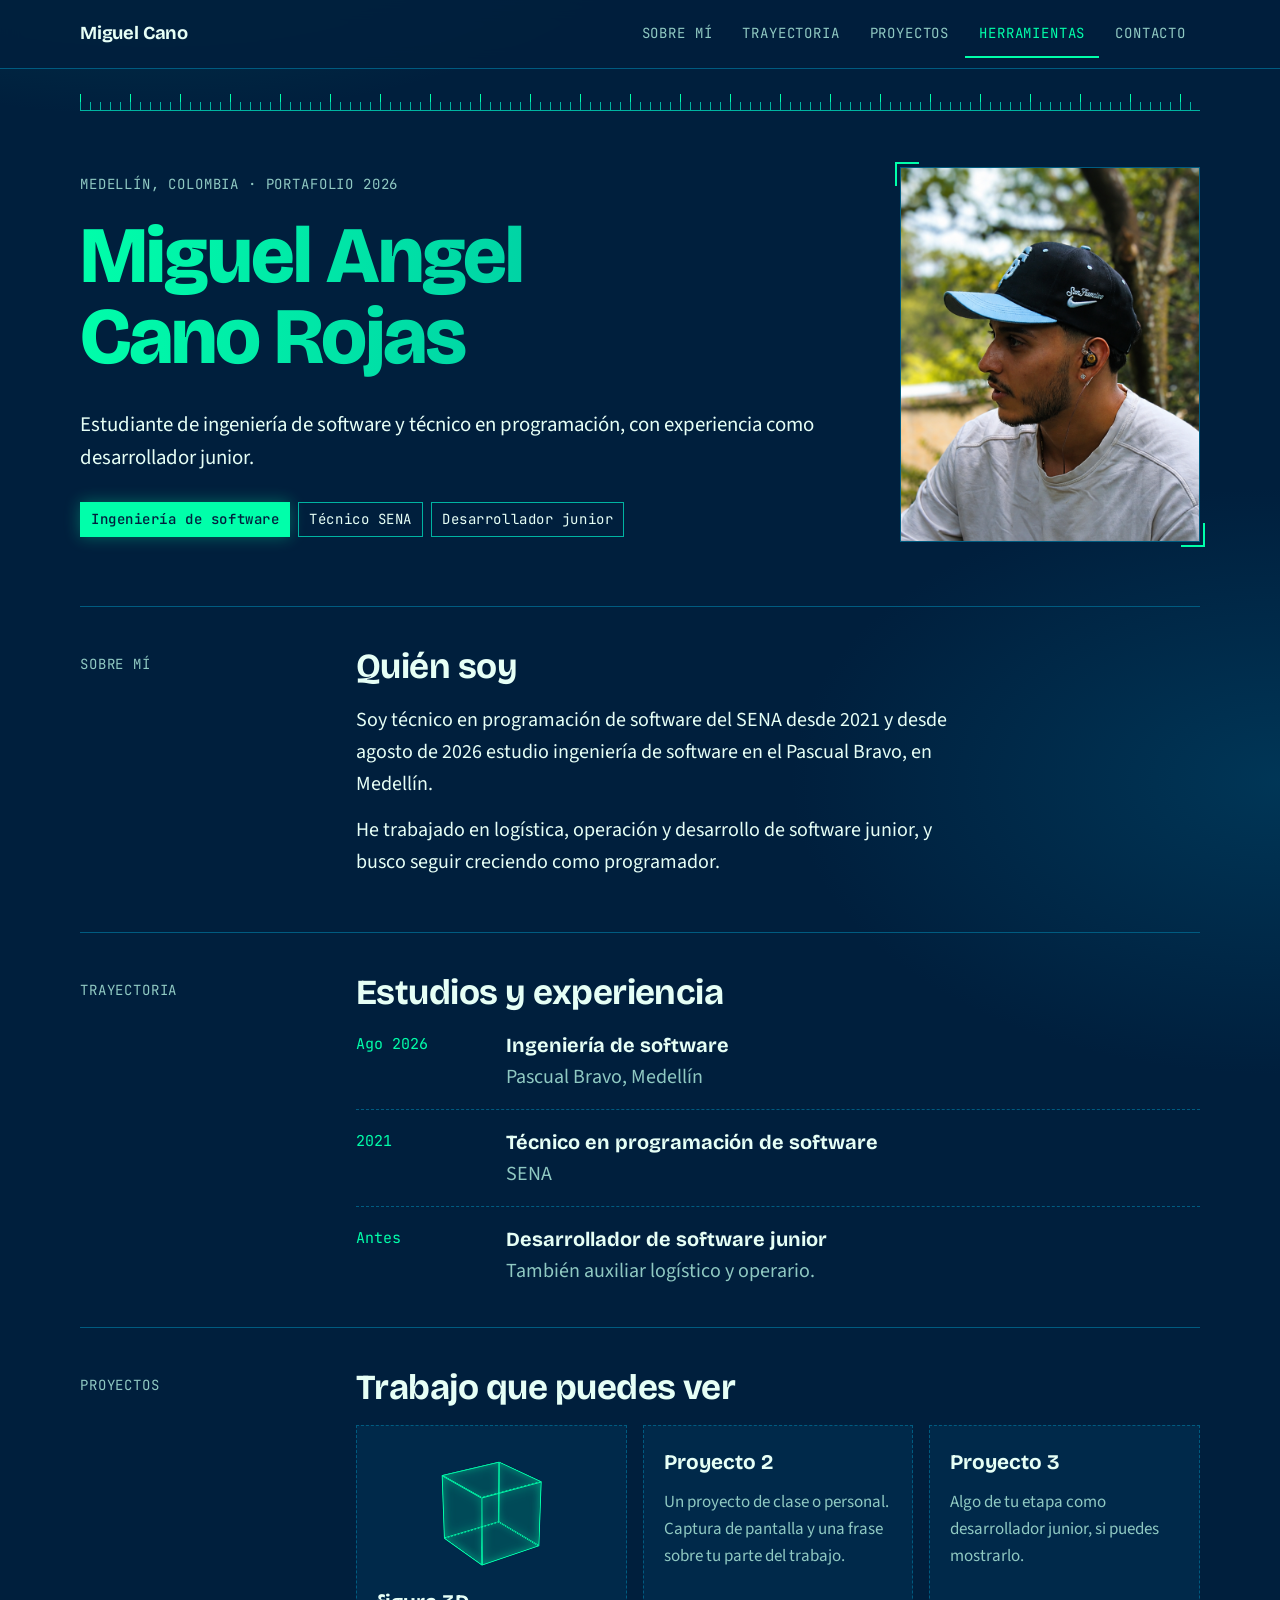
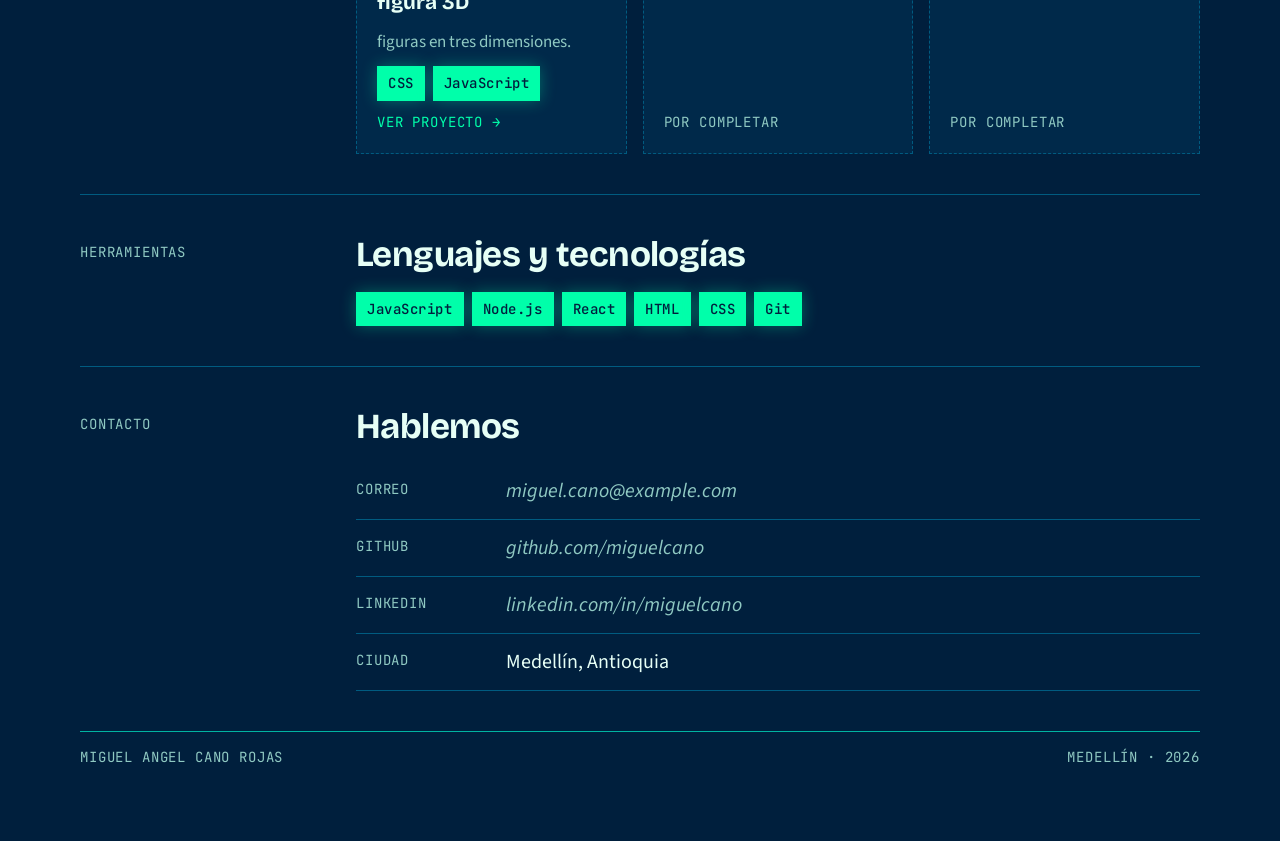
==== index.html @ 78249634 "Mi primer commit" ====
<!doctype html>
<html lang="es">
<head>
<meta charset="utf-8">
<meta name="viewport" content="width=device-width, initial-scale=1, viewport-fit=cover">
<title>Portafolio de Miguel Cano</title>
<link rel="stylesheet" href="https://fonts.googleapis.com/css2?family=Bricolage+Grotesque:opsz,wght@12..96,500;12..96,700;12..96,800&family=Source+Sans+3:wght@400;600&family=JetBrains+Mono:wght@400;500&display=swap">
<link rel="stylesheet" href="/style/styles.css">
</head>
<body>

<script>document.documentElement.classList.add('js');</script>

<nav class="topbar" aria-label="Navegación principal">
  <div class="bar">
    <a class="brand" href="#inicio">
      <!-- <span class="logo"><span>MC</span><img src="/image/foto.jpg" alt=""></span> -->
      <span class="brand-name">Miguel Cano</span>
    </a>
    <ul class="tabs">
      <li><a href="#sobre-mi">Sobre mí</a></li>
      <li><a href="#trayectoria">Trayectoria</a></li>
      <li><a href="#proyectos">Proyectos</a></li>
      <li><a href="#herramientas">Herramientas</a></li>
      <li><a href="#contacto">Contacto</a></li>
    </ul>
  </div>
</nav>

<div class="wrap">
  <div class="ruler" aria-hidden="true"></div>

  <header class="hero" id="inicio">
    <div class="hero-text">
    <p class="mono">Medellín, Colombia · Portafolio 2026</p>
    <h1>Miguel Angel Cano Rojas</h1>
    <p class="lede">Estudiante de ingeniería de software y técnico en programación, con experiencia como desarrollador junior.</p>
    <ul class="tags">
      <li class="fill">Ingeniería de software</li>
      <li>Técnico SENA</li>
      <li>Desarrollador junior</li>
    </ul>
    </div>
    <figure class="photo" aria-label="Foto de Miguel Angel Cano Rojas">
      <img src="/image/foto_2.png" alt="">
      <span>Tu foto aquí</span>
    </figure>
  </header>

  <section class="row reveal" id="sobre-mi">
    <div class="label mono">Sobre mí</div>
    <div>
      <h2>Quién soy</h2>
      <p>Soy técnico en programación de software del SENA desde 2021 y desde agosto de 2026 estudio ingeniería de software en el Pascual Bravo, en Medellín.</p>
      <p>He trabajado en logística, operación y desarrollo de software junior, y busco seguir creciendo como programador.</p>
    </div>
  </section>

  <section class="row reveal" id="trayectoria">
    <div class="label mono">Trayectoria</div>
    <div>
      <h2>Estudios y experiencia</h2>
      <ol class="path">
        <li>
          <span class="when">Ago 2026</span>
          <div><strong>Ingeniería de software</strong><span>Pascual Bravo, Medellín</span></div>
        </li>
        <li>
          <span class="when">2021</span>
          <div><strong>Técnico en programación de software</strong><span>SENA</span></div>
        </li>
        <li>
          <span class="when">Antes</span>
          <div><strong>Desarrollador de software junior</strong><span>También auxiliar logístico y operario.</span></div>
        </li>
      </ol>
    </div>
  </section>

  <section class="row reveal" id="proyectos">
    <div class="label mono">Proyectos</div>
    <div>
      <h2>Trabajo que puedes ver</h2>
      <div class="slots">
        <article class="slot project">
          <div class="cube-stage" aria-hidden="true">
            <div class="cube">
              <span class="face f1"></span><span class="face f2"></span><span class="face f3"></span>
              <span class="face f4"></span><span class="face f5"></span><span class="face f6"></span>
            </div>
          </div>
          <h3>figura 3D</h3>
          <p>figuras en tres dimensiones.</p>
          <ul class="tags"><li class="fill">CSS</li><li class="fill">JavaScript</li></ul>
          <a class="mono project-link" href="/project/cubo_animado.html">Ver proyecto →</a>
        </article>
        <article class="slot">
          <h3>Proyecto 2</h3>
          <p>Un proyecto de clase o personal. Captura de pantalla y una frase sobre tu parte del trabajo.</p>
          <span class="mono">Por completar</span>
        </article>
        <article class="slot">
          <h3>Proyecto 3</h3>
          <p>Algo de tu etapa como desarrollador junior, si puedes mostrarlo.</p>
          <span class="mono">Por completar</span>
        </article>
      </div>
      <!-- <p class="note">Estos espacios están vacíos a propósito. Cuéntame qué has hecho y los lleno con texto real.</p> -->
    </div>
  </section>

  <section class="row reveal" id="herramientas">
    <div class="label mono">Herramientas</div>
    <div>
      <h2>Lenguajes y tecnologías</h2>
      <ul class="tags">
        <li class="fill">JavaScript</li>
        <li class="fill">Node.js</li>
        <li class="fill">React</li>
        <li class="fill">HTML</li>
        <li class="fill">CSS</li>
        <li class="fill">Git</li>
      </ul>
      <!-- <p class="note">Si usas también alguna base de datos u otra herramienta, la agrego a esta lista.</p> -->
    </div>
  </section>

  <section class="row reveal" id="contacto">
    <div class="label mono">Contacto</div>
    <div>
      <h2>Hablemos</h2>
      <dl class="contact">
        <dt>Correo</dt><dd><span class="todo">miguel.cano@example.com</span></dd>
        <dt>GitHub</dt><dd><span class="todo">github.com/miguelcano</span></dd>
        <dt>LinkedIn</dt><dd><span class="todo">linkedin.com/in/miguelcano</span></dd>
        <dt>Ciudad</dt><dd>Medellín, Antioquia</dd>
      </dl>
    </div>
  </section>

  <footer class="mono">
    <span>Miguel Angel Cano Rojas</span>
    <span>Medellín · 2026</span>
  </footer>
</div>

<script src="/script/script.js"></script>

</body>
</html>
---- style/styles.css ----
/* Concepto: planilla de taller. Una regla graduada recorre la página, columna de etiquetas en mono a la izquierda, contenido a la derecha. */
  :root {
    --bg: #001F3D;        /* Medianoche */
    --surface: #00294A;
    --ink: #E6FFF6;
    --muted: #8FC9C2;
    --line: #005B80;      /* Oriental */
    --accent: #00FFAA;    /* Verde Primavera */
    --persian: #00B3A1;   /* Verde Persa; el Teal #007F80 va en los resplandores del fondo */
    --accent-ink: #001F3D;
    color-scheme: dark;
    --wrap: 960px;
    --font-display: "Bricolage Grotesque", "Trebuchet MS", system-ui, sans-serif;
    --font-body: "Source Sans 3", system-ui, -apple-system, "Segoe UI", sans-serif;
    --font-mono: "JetBrains Mono", ui-monospace, "SFMono-Regular", Menlo, monospace;
  }
 
  * { box-sizing: border-box; }
  body {
    background:
      radial-gradient(900px 480px at 12% -8%, rgba(0, 127, 128, .40), transparent 65%),
      radial-gradient(700px 420px at 100% 32%, rgba(0, 91, 128, .38), transparent 70%),
      var(--bg);
    color: var(--ink);
    font-family: var(--font-body);
    font-size: clamp(18px, 1.1vw + 14px, 20px);
    line-height: 1.6;
    padding-block: 0 72px;
    padding-left: max(16px, env(safe-area-inset-left, 0px));
    padding-right: max(16px, env(safe-area-inset-right, 0px));
  }
  .wrap { max-width: var(--wrap); margin-inline: auto; }
  a { color: var(--accent); }
  a:focus-visible { outline: 2px solid var(--accent); outline-offset: 3px; }
 
  /* Regla graduada */
  .ruler {
    height: 22px;
    margin-top: 20px;
    background:
      repeating-linear-gradient(90deg, var(--persian) 0 1px, transparent 1px 10px) bottom / 100% 8px no-repeat,
      repeating-linear-gradient(90deg, var(--accent) 0 1px, transparent 1px 50px) bottom / 100% 16px no-repeat;
    border-bottom: 1px solid var(--persian);
  }
 
  .mono { font-family: var(--font-mono); font-size: 14px; letter-spacing: .06em; text-transform: uppercase; color: var(--muted); }
 
  html { scroll-behavior: smooth; }
  @media (prefers-reduced-motion: reduce) { html { scroll-behavior: auto; } }
 
  /* Barra superior: foto como logo a la izquierda, pestañas a la derecha */
  body::before { content: ""; position: fixed; inset: 0 0 auto; height: env(safe-area-inset-top, 0px); z-index: 30; background: var(--bg); }
  .topbar {
    position: sticky; top: env(safe-area-inset-top, 0px); z-index: 20;
    margin-left: calc(-1 * max(16px, env(safe-area-inset-left, 0px)));
    margin-right: calc(-1 * max(16px, env(safe-area-inset-right, 0px)));
    padding-left: max(16px, env(safe-area-inset-left, 0px));
    padding-right: max(16px, env(safe-area-inset-right, 0px));
    background: rgba(0, 31, 61, .88);
    -webkit-backdrop-filter: blur(10px); backdrop-filter: blur(10px);
    border-bottom: 1px solid var(--line);
  }
  .bar {
    max-width: var(--wrap); margin-inline: auto;
    display: flex; align-items: center; justify-content: space-between;
    gap: 8px 24px; padding-block: 10px;
  }
  .brand { display: flex; align-items: center; gap: 12px; color: var(--ink); text-decoration: none; min-width: 0; }
  .brand:focus-visible, .tabs a:focus-visible { outline: 2px solid var(--accent); outline-offset: 3px; }
  /* Logo: guarda tu foto como foto.jpg (cuadrada o casi); mientras no exista se ven las iniciales */
  .logo {
    position: relative; flex: none; width: 44px; height: 44px; overflow: hidden;
    display: grid; place-items: center;
    background: var(--surface); border: 1.5px solid var(--accent);
    box-shadow: 0 0 14px rgba(0, 255, 170, .28);
    font-family: var(--font-mono); font-size: 14px; font-weight: 500; color: var(--accent);
  }
  .logo img { position: absolute; inset: 0; width: 100%; height: 100%; object-fit: cover; }
  .brand-name { font-family: var(--font-display); font-weight: 700; font-size: 1.15rem; letter-spacing: -0.01em; white-space: nowrap; }
  .tabs { display: flex; gap: 2px; list-style: none; margin: 0; padding: 0; overflow-x: auto; scrollbar-width: none; }
  .tabs::-webkit-scrollbar { display: none; }
  .tabs a {
    display: block; padding: 12px 14px; white-space: nowrap; text-decoration: none;
    font-family: var(--font-mono); font-size: 14px; letter-spacing: .06em; text-transform: uppercase;
    color: var(--muted); border-bottom: 2px solid transparent;
  }
  .tabs a:hover { color: var(--ink); }
  .tabs a[aria-current="true"] { color: var(--accent); border-bottom-color: var(--accent); }
 
  header.hero {
    padding-block: 56px 64px;
    display: grid;
    grid-template-columns: minmax(0, 1fr) clamp(200px, 28vw, 300px);
    gap: 40px;
    align-items: center;
  }
  .hero-text { min-width: 0; }
 
  /* Marco grande de la foto: usa el mismo foto.jpg del logo (se recorta a 4:5) */
  .photo {
    position: relative;
    margin: 0;
    width: 100%;
    aspect-ratio: 4 / 5;
    display: grid;
    place-items: center;
    background: var(--surface);
    border: 1px solid var(--line);
  }
  .photo img { position: absolute; inset: 0; width: 100%; height: 100%; object-fit: cover; }
  .photo span {
    font-family: var(--font-mono); font-size: 14px; letter-spacing: .06em;
    text-transform: uppercase; color: var(--muted);
  }
  .photo::before, .photo::after {
    content: ""; position: absolute; width: 22px; height: 22px; z-index: 1; pointer-events: none;
  }
  .photo::before { top: -6px; left: -6px; border-top: 2px solid var(--accent); border-left: 2px solid var(--accent); }
  .photo::after { bottom: -6px; right: -6px; border-bottom: 2px solid var(--accent); border-right: 2px solid var(--accent); }
  section.row, header.hero { scroll-margin-top: 80px; }
  .hero .mono { margin: 0 0 20px; }
  h1 {
    font-family: var(--font-display);
    font-weight: 800;
    font-size: clamp(2.5rem, 8vw, 5rem);
    line-height: 1.02;
    letter-spacing: -0.025em;
    margin: 0 0 24px;
    padding-bottom: .06em;
    text-wrap: balance;
    color: var(--accent);
    background: linear-gradient(100deg, var(--accent) 0%, var(--persian) 75%);
    -webkit-background-clip: text;
    background-clip: text;
    -webkit-text-fill-color: transparent;
  }
  .lede { font-size: 1.3rem; max-width: 36em; margin: 0 0 28px; color: var(--ink); }
  .tags { display: flex; flex-wrap: wrap; gap: 8px; margin: 0; padding: 0; list-style: none; }
  .tags li {
    font-family: var(--font-mono); font-size: 14px; letter-spacing: .04em;
    border: 1px solid var(--persian); padding: 5px 10px;
  }
  .tags li.fill {
    background: var(--accent); color: var(--accent-ink); border-color: var(--accent);
    font-weight: 500; box-shadow: 0 0 16px rgba(0, 255, 170, .32);
  }
 
  section.row {
    display: grid;
    grid-template-columns: 190px minmax(0, 1fr);
    gap: 16px 40px;
    padding-block: 40px;
    border-top: 1px solid var(--line);
  }
  section.row > .label { padding-top: 6px; }
  h2 {
    font-family: var(--font-display); font-weight: 700;
    font-size: clamp(1.8rem, 4.5vw, 2.2rem); line-height: 1.15; letter-spacing: -0.015em;
    margin: 0 0 16px; text-wrap: balance;
  }
  p { margin: 0 0 14px; max-width: 62ch; }
 
  /* Trayectoria */
  .path { list-style: none; margin: 0; padding: 0; display: grid; gap: 0; }
  .path li {
    display: grid; grid-template-columns: 130px minmax(0, 1fr); gap: 4px 20px;
    padding-block: 16px; border-bottom: 1px dashed var(--line);
  }
  .path li:first-child { padding-top: 0; }
  .path li:last-child { border-bottom: 0; padding-bottom: 0; }
  .path .when { font-family: var(--font-mono); font-size: 15px; color: var(--accent); padding-top: 3px; }
  .path strong { font-family: var(--font-display); font-weight: 700; font-size: 1.25rem; display: block; }
  .path span { color: var(--muted); }
 
  /* Espacios por completar */
  .slots { display: grid; grid-template-columns: repeat(auto-fit, minmax(240px, 1fr)); gap: 16px; }
  .slot {
    border: 1.5px dashed var(--line); background: var(--surface);
    padding: 20px; min-height: 190px; display: flex; flex-direction: column; gap: 10px;
  }
  .slot h3 { font-family: var(--font-display); font-size: 1.3rem; margin: 0; }
  .slot p { color: var(--muted); font-size: 17px; margin: 0; }
  .slot .mono { margin-top: auto; }
  .note { font-size: 16.5px; color: var(--muted); margin-top: 16px; }
 
  dl.contact { display: grid; grid-template-columns: 150px minmax(0, 1fr); gap: 0; margin: 0; }
  dl.contact dt, dl.contact dd { padding-block: 12px; border-bottom: 1px solid var(--line); margin: 0; }
  dl.contact dt { font-family: var(--font-mono); font-size: 14px; letter-spacing: .06em; text-transform: uppercase; color: var(--muted); padding-top: 15px; }
  dl.contact dd { overflow-wrap: anywhere; }
  .todo { color: var(--muted); font-style: italic; }
 
  footer { border-top: 1px solid var(--persian); padding-top: 14px; display: flex; flex-wrap: wrap; justify-content: space-between; gap: 8px; }
 
  /* Pantallas grandes: el contenido y la letra crecen con el ancho */
  @media (min-width: 1200px) {
    :root { --wrap: 1120px; }
    section.row { grid-template-columns: 220px minmax(0, 1fr); gap: 16px 56px; }
  }
  @media (min-width: 1500px) {
    :root { --wrap: 1360px; }
    body { font-size: 21px; }
    header.hero { grid-template-columns: minmax(0, 1fr) 380px; gap: 64px; padding-block: 72px 88px; }
    h1 { font-size: 6rem; }
    p { max-width: 70ch; }
    .lede { max-width: 40em; }
    section.row { grid-template-columns: 260px minmax(0, 1fr); padding-block: 56px; }
    .path li { grid-template-columns: 160px minmax(0, 1fr); }
    dl.contact { grid-template-columns: 180px minmax(0, 1fr); }
    .slot p, .note { font-size: 18px; }
  }
  @media (min-width: 1900px) {
    :root { --wrap: 1600px; }
    body { font-size: 23px; }
    header.hero { grid-template-columns: minmax(0, 1fr) 440px; }
    h1 { font-size: 7rem; }
    .mono, .tags li, .tabs a, dl.contact dt { font-size: 16px; }
    .logo { width: 52px; height: 52px; }
    .brand-name { font-size: 1.3rem; }
    section.row { grid-template-columns: 300px minmax(0, 1fr); }
    .slot p, .note { font-size: 20px; }
  }
 
  @media (max-width: 900px) {
    section.row { grid-template-columns: 150px minmax(0, 1fr); gap: 16px 28px; }
    section.row, header.hero { scroll-margin-top: 112px; }
    .bar { flex-wrap: wrap; padding-block: 8px 0; }
    .tabs { width: 100%; order: 2; }
  }
 
  @media (max-width: 680px) {
    header.hero { grid-template-columns: minmax(0, 1fr); gap: 32px; padding-block: 40px 48px; }
    .photo { order: -1; max-width: 200px; }
    section.row, header.hero { scroll-margin-top: 112px; }
    .bar { flex-wrap: wrap; padding-block: 8px 0; }
    .tabs { width: 100%; order: 2; }
    section.row { grid-template-columns: minmax(0, 1fr); gap: 4px; padding-block: 32px; }
    .path li { grid-template-columns: minmax(0, 1fr); }
    dl.contact { grid-template-columns: minmax(0, 1fr); }
    dl.contact dt { border-bottom: 0; padding-bottom: 0; }
  }
  body { margin: 0; }
 
  /* ---------- Animación ---------- */
  @keyframes rise { from { opacity: 0; transform: translateY(22px); } to { opacity: 1; transform: none; } }
  @keyframes drop { from { opacity: 0; transform: translateY(-14px); } to { opacity: 1; transform: none; } }
  @keyframes draw { from { clip-path: inset(0 100% 0 0); } to { clip-path: inset(0 0 0 0); } }
  @keyframes frame-in { from { opacity: 0; transform: scale(.94); } to { opacity: 1; transform: none; } }
  @keyframes bracket-tl { from { opacity: 0; transform: translate(-14px, -14px); } to { opacity: 1; transform: none; } }
  @keyframes bracket-br { from { opacity: 0; transform: translate(14px, 14px); } to { opacity: 1; transform: none; } }
  @keyframes shine { from { background-position: 0% 50%; } to { background-position: 100% 50%; } }
  @keyframes pulse { 0%, 100% { box-shadow: 0 0 10px rgba(0, 255, 170, .22); } 50% { box-shadow: 0 0 24px rgba(0, 255, 170, .5); } }
  @keyframes pop { from { opacity: 0; transform: translateY(10px) scale(.92); } to { opacity: 1; transform: none; } }
 
  /* Entrada de la portada */
  .topbar { animation: drop .6s cubic-bezier(.2, .7, .2, 1) backwards; }
  .ruler { animation: draw 1.2s .1s cubic-bezier(.2, .7, .2, 1) backwards; }
  .hero .mono { animation: rise .7s .2s cubic-bezier(.2, .7, .2, 1) backwards; }
  .lede { animation: rise .8s .5s cubic-bezier(.2, .7, .2, 1) backwards; }
  .hero .tags { animation: rise .8s .65s cubic-bezier(.2, .7, .2, 1) backwards; }
  .photo { animation: frame-in .9s .4s cubic-bezier(.2, .7, .2, 1) backwards; }
  .photo::before { animation: bracket-tl .8s 1s cubic-bezier(.2, .7, .2, 1) backwards; }
  .photo::after { animation: bracket-br .8s 1s cubic-bezier(.2, .7, .2, 1) backwards; }
  h1 {
    background-image: linear-gradient(100deg, var(--accent) 0%, var(--persian) 50%, var(--accent) 100%);
    background-size: 200% 100%;
    animation: rise .8s .3s cubic-bezier(.2, .7, .2, 1) backwards, shine 7s 1.2s ease-in-out infinite alternate;
  }
  .hero .tags li.fill { animation: pulse 3.2s 1.5s ease-in-out infinite; }
 
  /* Aparición de las secciones al bajar */
  .js .reveal { opacity: .25; transform: translateY(26px); transition: opacity .8s ease, transform .8s cubic-bezier(.2, .7, .2, 1); }
  .js .reveal.in { opacity: 1; transform: none; }
  .reveal.in .tags li { animation: pop .5s cubic-bezier(.2, .7, .2, 1) backwards; }
  .reveal.in .tags li:nth-child(2) { animation-delay: .08s; }
  .reveal.in .tags li:nth-child(3) { animation-delay: .16s; }
  .reveal.in .tags li:nth-child(4) { animation-delay: .24s; }
  .reveal.in .tags li:nth-child(5) { animation-delay: .32s; }
  .reveal.in .tags li:nth-child(6) { animation-delay: .4s; }
 
  /* Al pasar el cursor */
  .tabs a { transition: color .2s, border-color .2s; }
  .tabs a:hover { border-bottom-color: var(--persian); }
  .tabs a[aria-current="true"]:hover { border-bottom-color: var(--accent); }
  .logo { transition: box-shadow .25s; }
  .brand:hover .logo { box-shadow: 0 0 22px rgba(0, 255, 170, .55); }
  .tags li { transition: transform .2s; }
  .tags li:hover { transform: translateY(-2px); }
  .slot { transition: border-color .25s, transform .25s, box-shadow .25s; }
  .slot:hover { border-color: var(--accent); transform: translateY(-4px); box-shadow: 0 0 22px rgba(0, 255, 170, .18); }
 
  /* Sin movimiento si el sistema lo pide */
  @media (prefers-reduced-motion: reduce) {
    *, *::before, *::after { animation: none !important; transition: none !important; }
    .js .reveal { opacity: 1; transform: none; }
  }
 
  /* Tarjeta de proyecto con cubo 3D */
  .cube-stage { height: 130px; display: grid; place-items: center; perspective: 600px; }
  .cube { position: relative; width: 70px; height: 70px; transform-style: preserve-3d; transform: rotateX(-24deg) rotateY(35deg); animation: spin 10s linear infinite; }
  .cube .face { position: absolute; inset: 0; border: 1.5px solid var(--accent); background: rgba(0, 255, 170, .08); box-shadow: inset 0 0 14px rgba(0, 255, 170, .25); }
  .cube .f1 { transform: translateZ(35px); }
  .cube .f2 { transform: rotateY(90deg) translateZ(35px); }
  .cube .f3 { transform: rotateY(180deg) translateZ(35px); }
  .cube .f4 { transform: rotateY(-90deg) translateZ(35px); }
  .cube .f5 { transform: rotateX(90deg) translateZ(35px); }
  .cube .f6 { transform: rotateX(-90deg) translateZ(35px); }
  @keyframes spin { from { transform: rotateX(-24deg) rotateY(0deg); } to { transform: rotateX(-24deg) rotateY(360deg); } }

  /* Enlace de la tarjeta: toda la tarjeta es clicable */
  .project { position: relative; }
  .project-link { color: var(--accent); text-decoration: none; }
  .project-link:hover { text-decoration: underline; }
  .project-link::after { content: ""; position: absolute; inset: 0; }
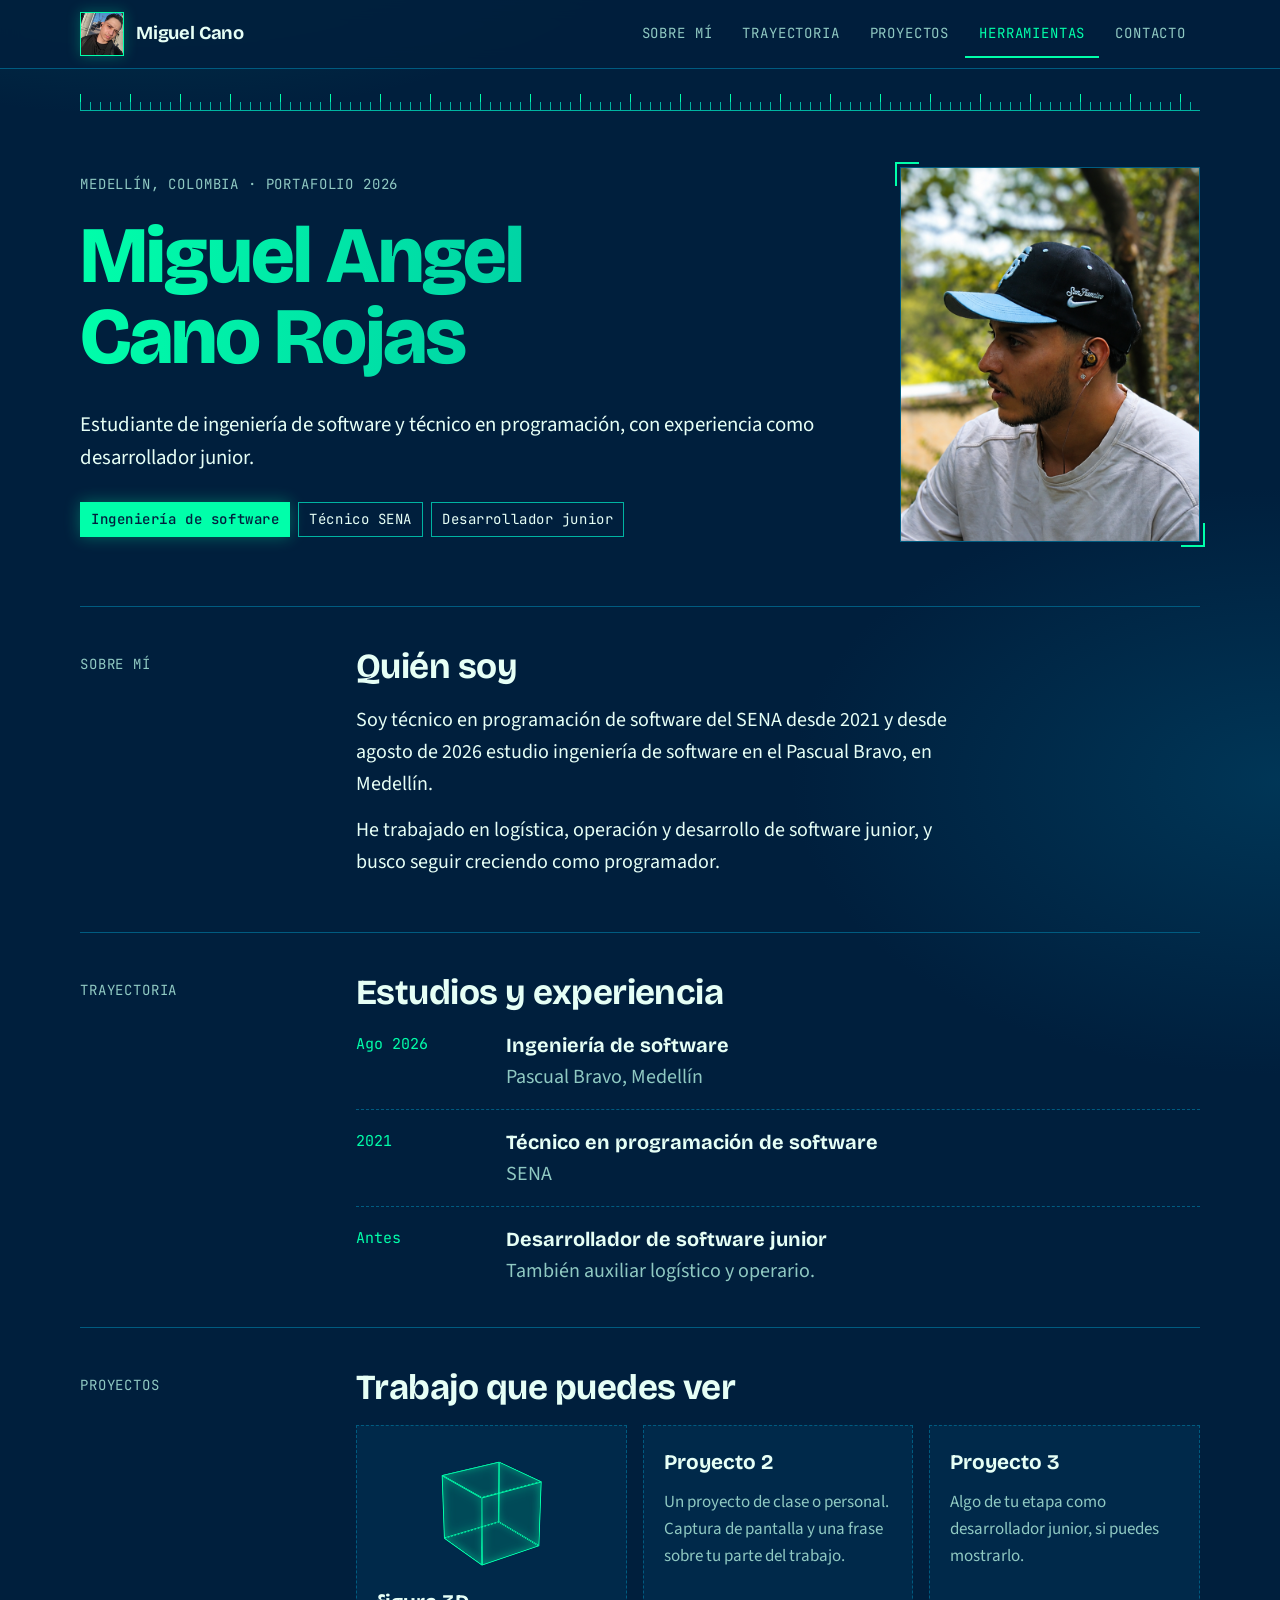
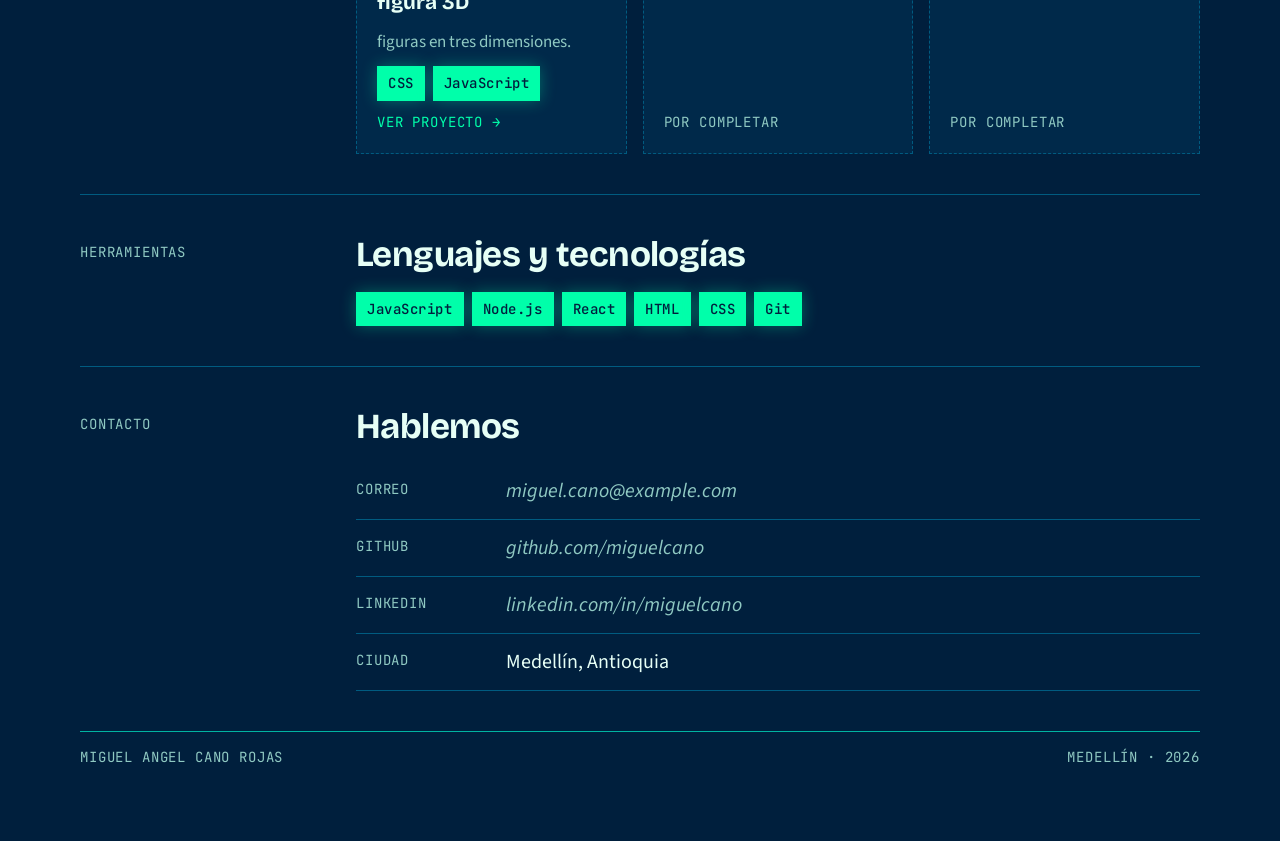
==== commit 4c7381e1: "pruebas" ====
--- a/index.html
+++ b/index.html
@@ -14,7 +14,7 @@
 <nav class="topbar" aria-label="Navegación principal">
   <div class="bar">
     <a class="brand" href="#inicio">
-      <!-- <span class="logo"><span>MC</span><img src="/image/foto.jpg" alt=""></span> -->
+      <span class="logo"><span>MC</span><img src="/image/foto.jpg" alt=""></span>
       <span class="brand-name">Miguel Cano</span>
     </a>
     <ul class="tabs">
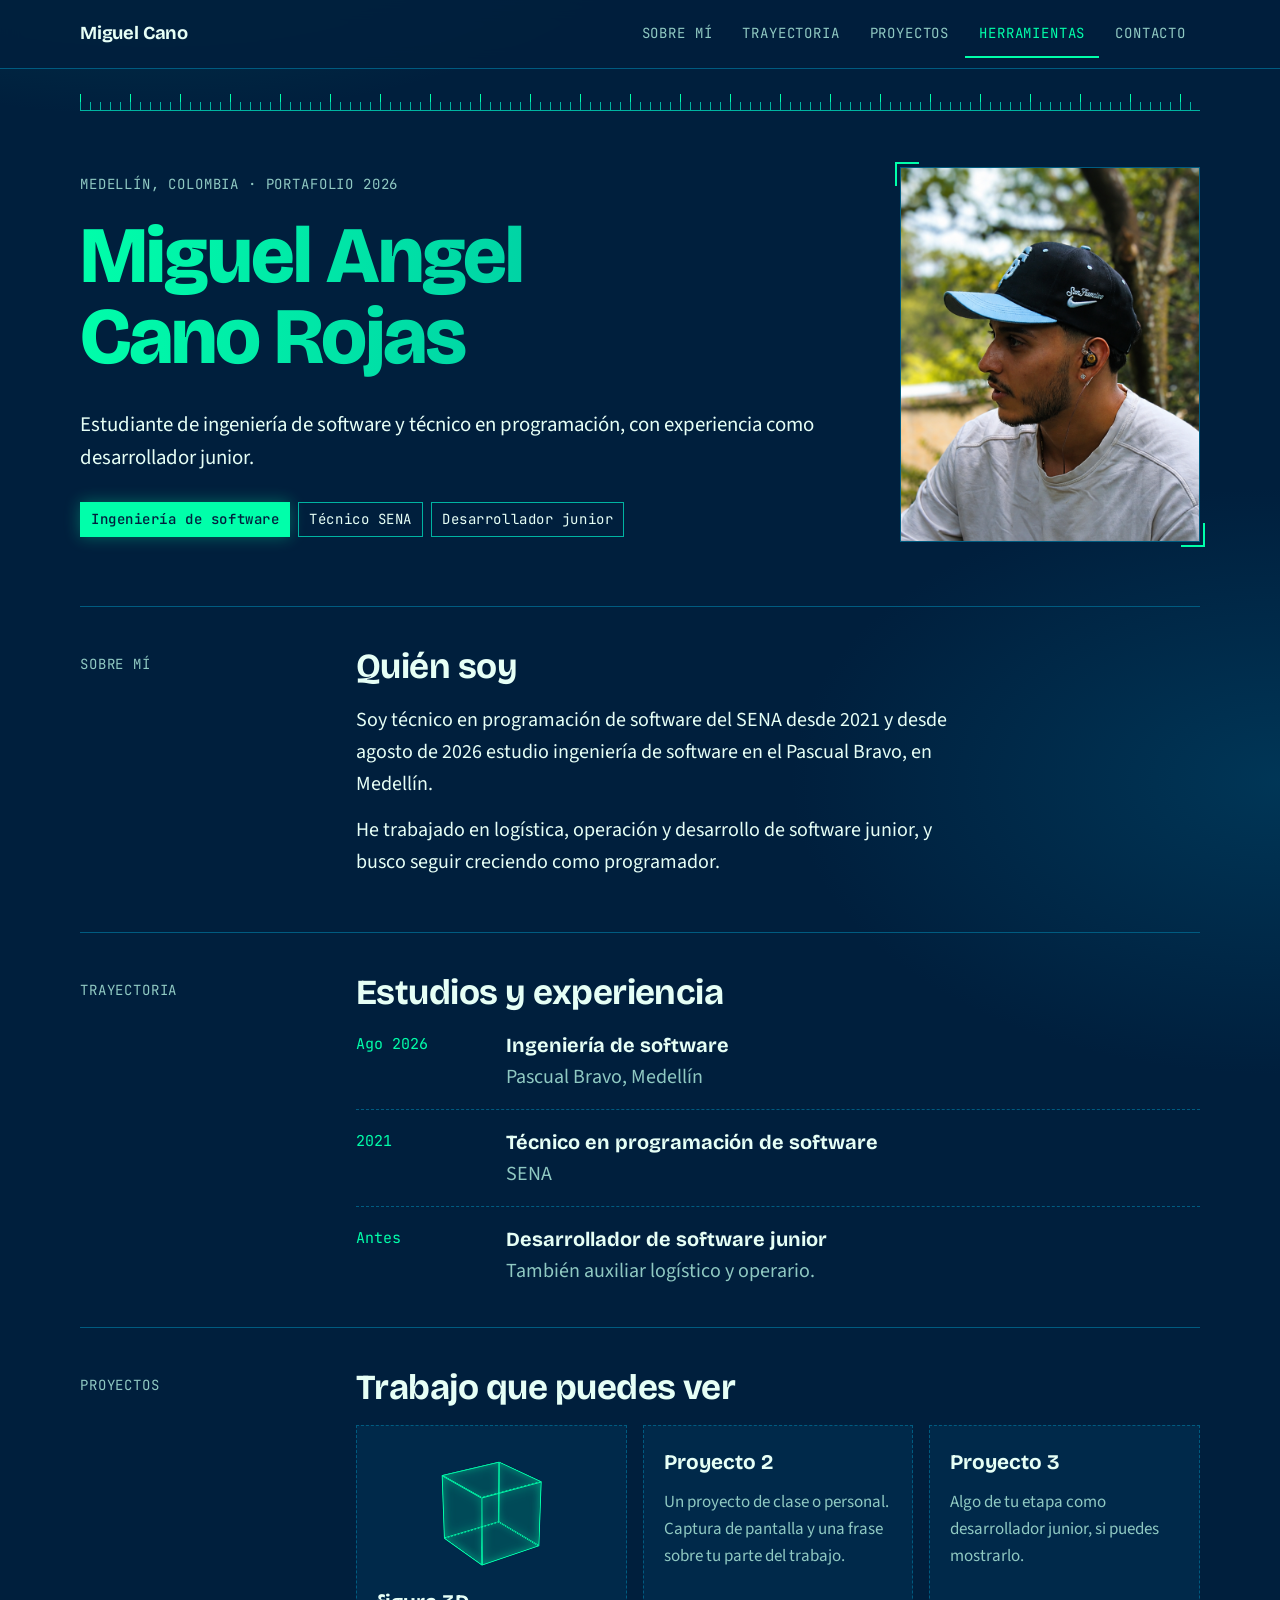
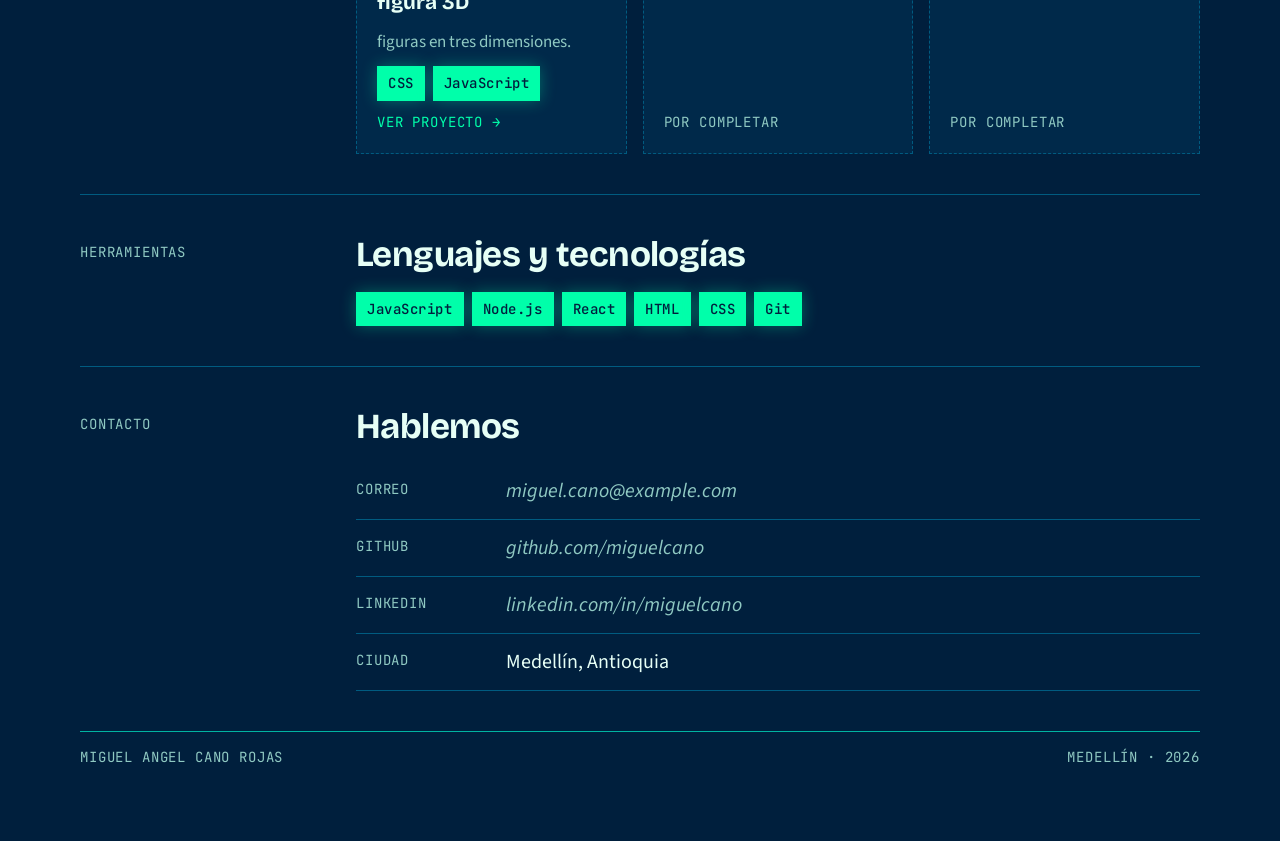
==== commit 359285d7: "pruebas" ====
--- a/index.html
+++ b/index.html
@@ -14,7 +14,7 @@
 <nav class="topbar" aria-label="Navegación principal">
   <div class="bar">
     <a class="brand" href="#inicio">
-      <span class="logo"><span>MC</span><img src="/image/foto.jpg" alt=""></span>
+      <!-- <span class="logo"><span>MC</span><img src="/image/foto.jpg" alt=""></span> -->
       <span class="brand-name">Miguel Cano</span>
     </a>
     <ul class="tabs">
